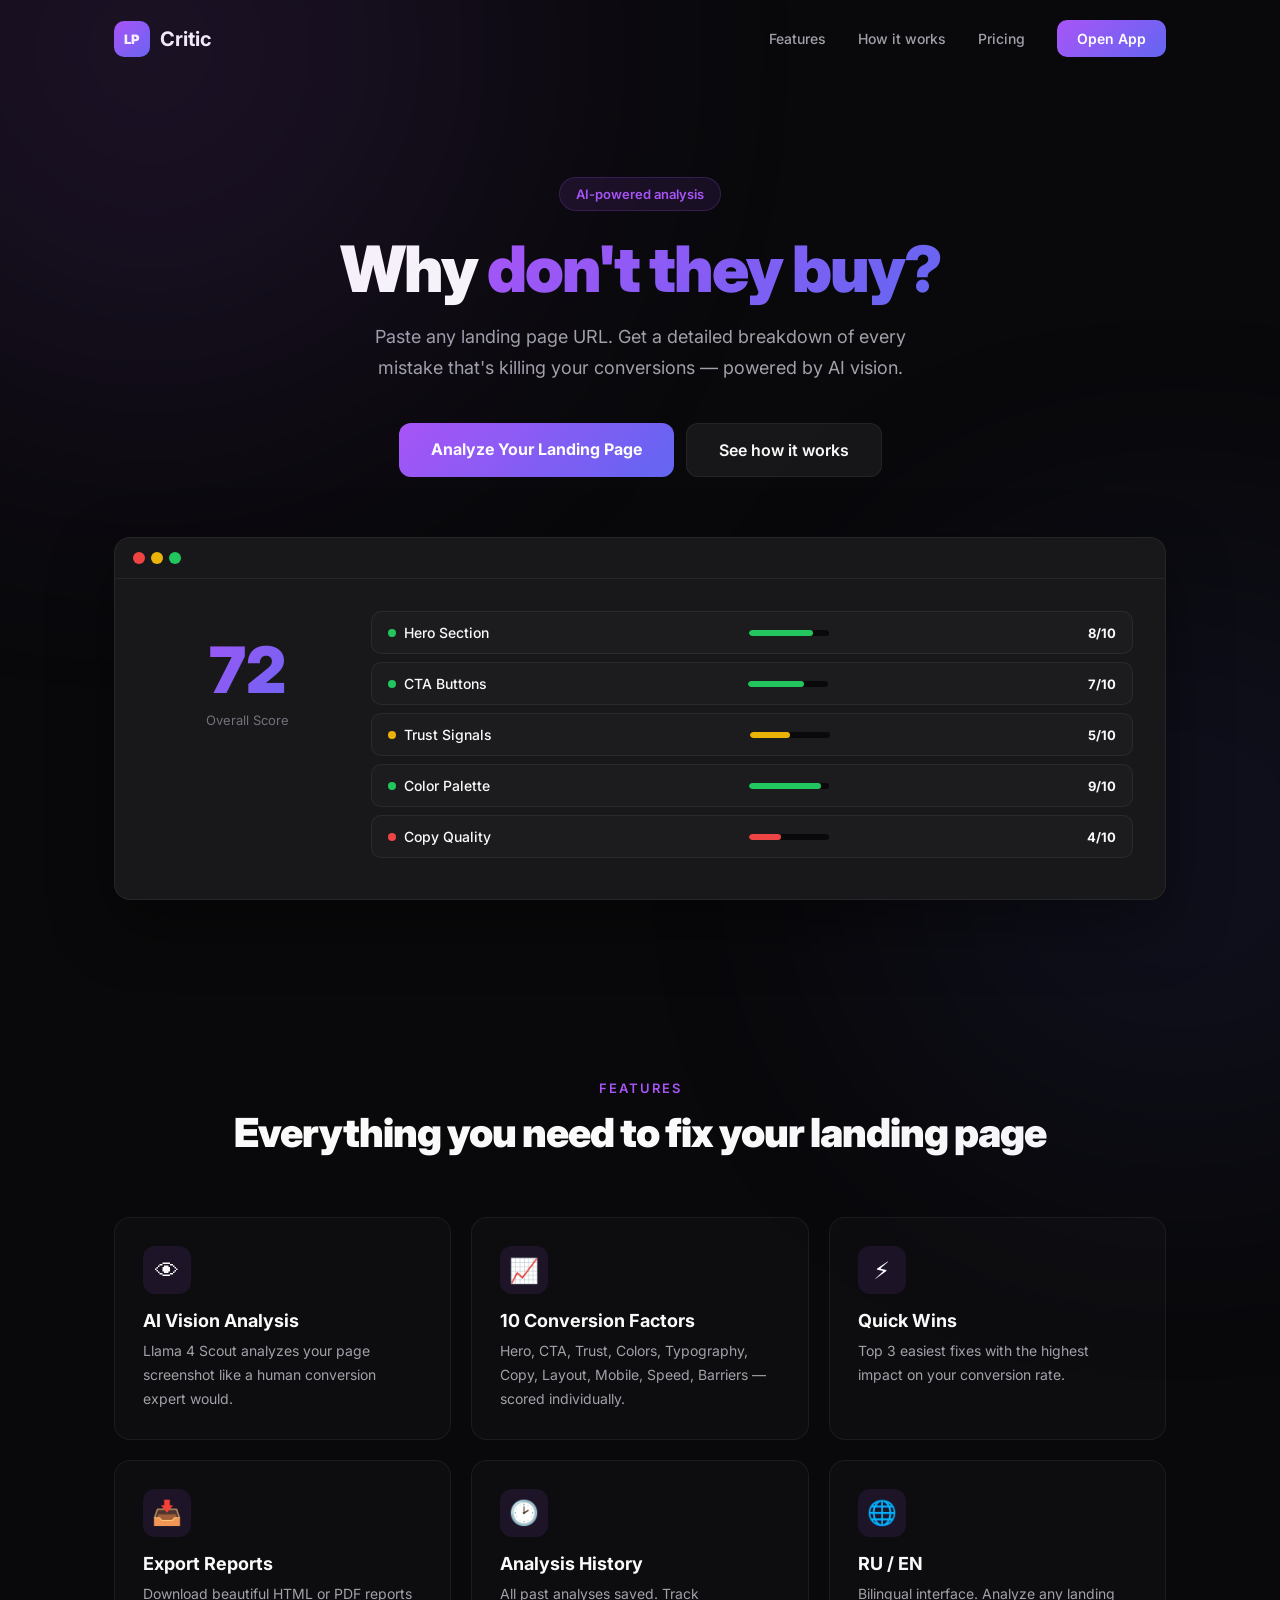
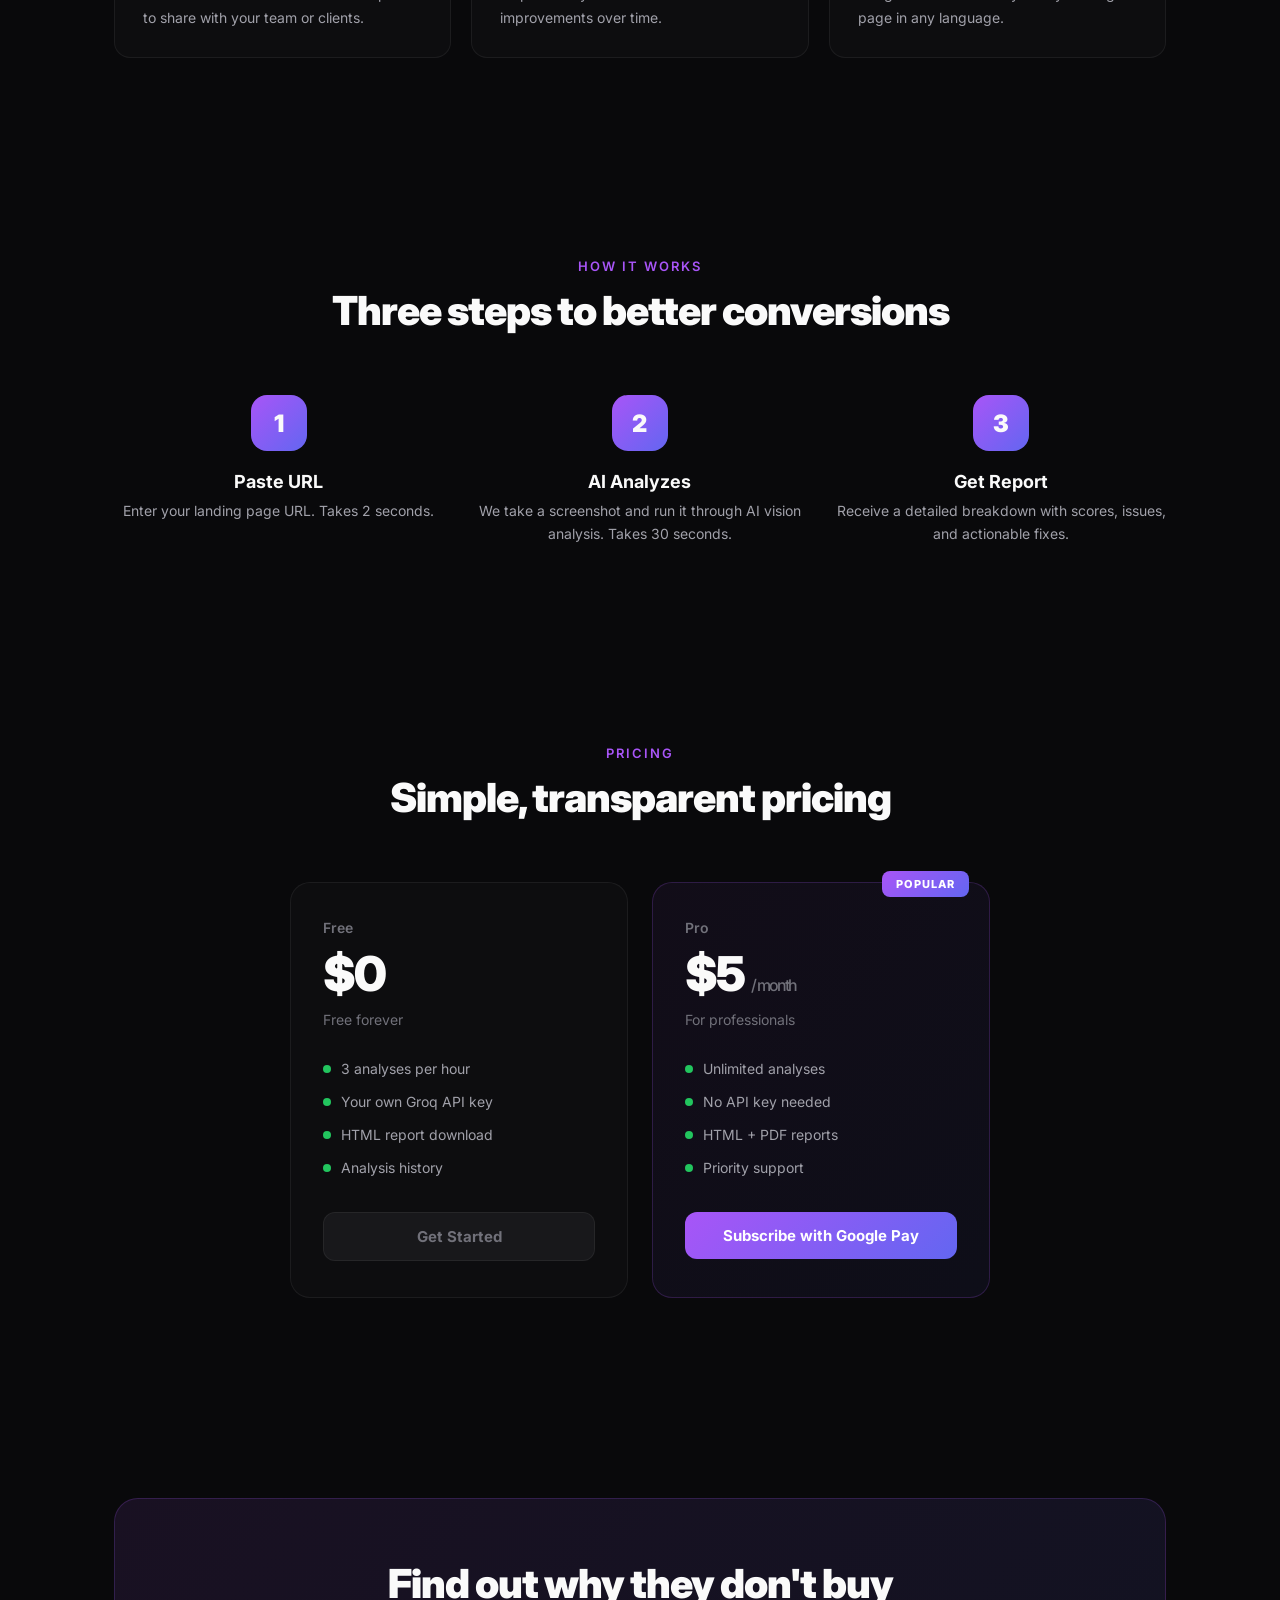
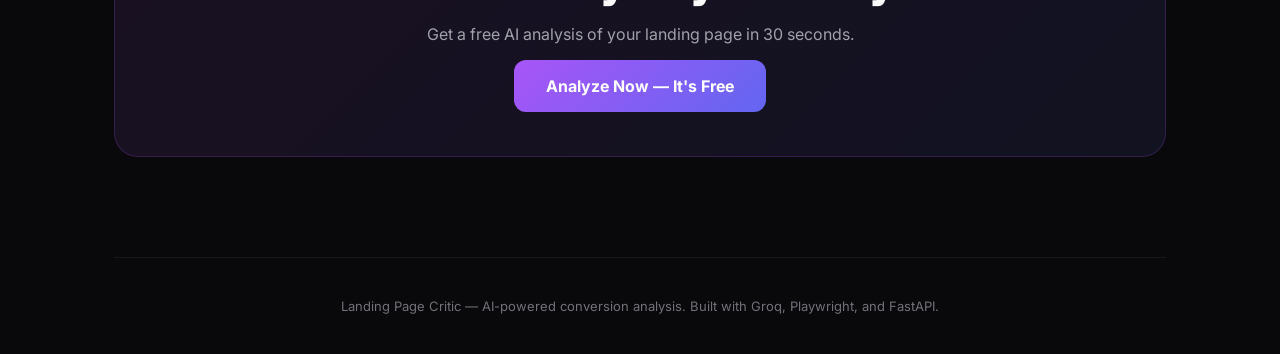
==== landing/index.html @ ce868455 "Add landing page for product marketing" ====
﻿<!DOCTYPE html>
<html lang="en">
<head>
    <meta charset="UTF-8">
    <meta name="viewport" content="width=device-width, initial-scale=1.0">
    <title>Landing Page Critic — Why They Don't Buy</title>
    <link rel="preconnect" href="https://fonts.googleapis.com">
    <link href="https://fonts.googleapis.com/css2?family=Inter:wght@400;500;600;700;800;900&display=swap" rel="stylesheet">
    <style>
        *,*::before,*::after{margin:0;padding:0;box-sizing:border-box}
        :root{--bg:#09090b;--bg2:#18181b;--text:#fafafa;--text2:#a1a1aa;--text3:#71717a;--accent:#a855f7;--accent2:#6366f1;--green:#22c55e;--border:rgba(255,255,255,0.06)}
        html{scroll-behavior:smooth}
        body{font-family:"Inter",system-ui,sans-serif;background:var(--bg);color:var(--text);overflow-x:hidden}
        .glow{position:fixed;border-radius:50%;filter:blur(150px);pointer-events:none;opacity:.12}
        .g1{width:700px;height:700px;background:var(--accent);top:-300px;left:-200px}
        .g2{width:500px;height:500px;background:var(--accent2);bottom:-200px;right:-150px}
        .wrap{max-width:1100px;margin:0 auto;padding:0 24px}
        nav{display:flex;justify-content:space-between;align-items:center;padding:20px 0}
        .logo{display:flex;align-items:center;gap:10px}
        .logo-mark{width:36px;height:36px;background:linear-gradient(135deg,var(--accent),var(--accent2));border-radius:10px;display:flex;align-items:center;justify-content:center;font-weight:900;font-size:13px;color:#fff}
        .logo-text{font-size:20px;font-weight:700}
        .nav-links{display:flex;gap:32px;align-items:center}
        .nav-links a{color:var(--text2);text-decoration:none;font-size:14px;font-weight:500;transition:color .2s}
        .nav-links a:hover{color:var(--text)}
        .nav-cta{background:linear-gradient(135deg,var(--accent),var(--accent2));color:#fff!important;padding:10px 20px;border-radius:10px;font-weight:600!important}
        .hero{padding:100px 0 80px;text-align:center}
        .hero-badge{display:inline-block;padding:8px 16px;background:rgba(168,85,247,0.1);border:1px solid rgba(168,85,247,0.2);border-radius:20px;font-size:13px;font-weight:600;color:var(--accent);margin-bottom:24px}
        .hero h1{font-size:clamp(40px,6vw,64px);font-weight:900;letter-spacing:-2px;line-height:1.05;margin-bottom:20px}
        .hero h1 span{background:linear-gradient(135deg,var(--accent),var(--accent2));-webkit-background-clip:text;-webkit-text-fill-color:transparent}
        .hero p{font-size:18px;color:var(--text2);max-width:560px;margin:0 auto 40px;line-height:1.7}
        .hero-btns{display:flex;gap:12px;justify-content:center;flex-wrap:wrap}
        .btn-primary{background:linear-gradient(135deg,var(--accent),var(--accent2));color:#fff;padding:16px 32px;border-radius:12px;font-size:16px;font-weight:700;text-decoration:none;transition:all .2s;border:none;cursor:pointer}
        .btn-primary:hover{transform:translateY(-2px);box-shadow:0 12px 32px rgba(168,85,247,0.3)}
        .btn-secondary{background:rgba(255,255,255,0.06);border:1px solid var(--border);color:var(--text);padding:16px 32px;border-radius:12px;font-size:16px;font-weight:600;text-decoration:none;transition:all .2s}
        .btn-secondary:hover{background:rgba(255,255,255,0.1)}
        .hero-visual{margin-top:60px;position:relative}
        .mockup{background:var(--bg2);border:1px solid var(--border);border-radius:16px;overflow:hidden;box-shadow:0 24px 64px rgba(0,0,0,0.4)}
        .mockup-bar{display:flex;gap:6px;padding:14px 18px;border-bottom:1px solid var(--border)}
        .mockup-bar span{width:12px;height:12px;border-radius:50%}
        .mockup-bar span:nth-child(1){background:#ef4444}
        .mockup-bar span:nth-child(2){background:#eab308}
        .mockup-bar span:nth-child(3){background:#22c55e}
        .mockup-body{padding:32px;display:grid;grid-template-columns:200px 1fr;gap:24px;min-height:320px}
        .mock-score{text-align:center;padding:20px}
        .mock-score-num{font-size:64px;font-weight:900;background:linear-gradient(135deg,var(--accent),var(--accent2));-webkit-background-clip:text;-webkit-text-fill-color:transparent}
        .mock-score-label{font-size:13px;color:var(--text3);margin-top:4px}
        .mock-items{display:flex;flex-direction:column;gap:8px}
        .mock-item{display:flex;align-items:center;justify-content:space-between;padding:12px 16px;background:rgba(255,255,255,0.02);border-radius:10px;border:1px solid var(--border)}
        .mock-item-name{font-size:14px;font-weight:500;display:flex;align-items:center;gap:8px}
        .mock-dot{width:8px;height:8px;border-radius:50%}
        .mock-bar{width:80px;height:6px;background:var(--bg);border-radius:3px;overflow:hidden}
        .mock-bar-fill{height:100%;border-radius:3px}
        .features{padding:100px 0}
        .section-label{text-align:center;font-size:13px;font-weight:600;color:var(--accent);text-transform:uppercase;letter-spacing:2px;margin-bottom:12px}
        .section-title{text-align:center;font-size:clamp(28px,4vw,40px);font-weight:900;letter-spacing:-1px;margin-bottom:60px}
        .features-grid{display:grid;grid-template-columns:repeat(3,1fr);gap:20px}
        .feat-card{background:rgba(255,255,255,0.02);border:1px solid var(--border);border-radius:16px;padding:28px;transition:all .3s}
        .feat-card:hover{border-color:rgba(168,85,247,0.3);transform:translateY(-4px)}
        .feat-icon{width:48px;height:48px;background:rgba(168,85,247,0.1);border-radius:12px;display:flex;align-items:center;justify-content:center;font-size:24px;margin-bottom:16px}
        .feat-card h3{font-size:18px;font-weight:700;margin-bottom:8px}
        .feat-card p{font-size:14px;color:var(--text2);line-height:1.7}
        .how{padding:100px 0}
        .steps{display:grid;grid-template-columns:repeat(3,1fr);gap:32px;position:relative}
        .step{text-align:center;position:relative}
        .step-num{width:56px;height:56px;background:linear-gradient(135deg,var(--accent),var(--accent2));border-radius:16px;display:flex;align-items:center;justify-content:center;font-size:24px;font-weight:900;margin:0 auto 20px}
        .step h3{font-size:18px;font-weight:700;margin-bottom:8px}
        .step p{font-size:14px;color:var(--text2);line-height:1.6}
        .pricing{padding:100px 0}
        .price-grid{display:grid;grid-template-columns:1fr 1fr;gap:24px;max-width:700px;margin:0 auto}
        .price-card{background:rgba(255,255,255,0.02);border:1px solid var(--border);border-radius:20px;padding:36px 32px;position:relative}
        .price-pro{background:linear-gradient(135deg,rgba(168,85,247,0.06),rgba(99,102,241,0.06));border-color:rgba(168,85,247,0.2)}
        .price-badge{position:absolute;top:-12px;right:20px;background:linear-gradient(135deg,var(--accent),var(--accent2));color:#fff;padding:6px 14px;border-radius:8px;font-size:11px;font-weight:800;letter-spacing:1px}
        .price-name{font-size:14px;font-weight:600;color:var(--text3);margin-bottom:8px}
        .price-amount{font-size:48px;font-weight:900;letter-spacing:-2px}
        .price-amount span{font-size:16px;font-weight:500;color:var(--text3)}
        .price-desc{font-size:14px;color:var(--text3);margin:8px 0 24px}
        .price-list{list-style:none;margin-bottom:28px}
        .price-list li{padding:8px 0;font-size:14px;color:var(--text2);display:flex;align-items:center;gap:10px}
        .price-list li::before{content:"";width:8px;height:8px;background:var(--green);border-radius:50%;flex-shrink:0}
        .price-btn{display:block;width:100%;text-align:center;padding:14px;border-radius:12px;font-size:15px;font-weight:700;text-decoration:none;transition:all .2s;cursor:pointer;border:none;font-family:inherit}
        .price-btn-free{background:var(--bg2);color:var(--text3);border:1px solid var(--border)}
        .price-btn-pro{background:linear-gradient(135deg,var(--accent),var(--accent2));color:#fff}
        .price-btn:hover{transform:translateY(-2px)}
        .cta{padding:100px 0;text-align:center}
        .cta-box{background:linear-gradient(135deg,rgba(168,85,247,0.1),rgba(99,102,241,0.1));border:1px solid rgba(168,85,247,0.2);border-radius:24px;padding:60px 40px}
        .cta-box h2{font-size:clamp(28px,4vw,40px);font-weight:900;letter-spacing:-1px;margin-bottom:16px}
        .cta-box p{font-size:16px;color:var(--text2);margin-bottom:32px;max-width:480px;margin-left:auto;margin-right:auto}
        footer{padding:40px 0;border-top:1px solid var(--border);text-align:center;color:var(--text3);font-size:13px}
        @media(max-width:768px){
            .features-grid,.steps{grid-template-columns:1fr}
            .price-grid{grid-template-columns:1fr}
            .mockup-body{grid-template-columns:1fr}
            .mock-score{padding:0 0 16px}
            .nav-links a:not(.nav-cta){display:none}
        }
    </style>
</head>
<body>
    <div class="glow g1"></div>
    <div class="glow g2"></div>

    <div class="wrap">
        <nav>
            <div class="logo">
                <div class="logo-mark">LP</div>
                <div class="logo-text">Critic</div>
            </div>
            <div class="nav-links">
                <a href="#features">Features</a>
                <a href="#how">How it works</a>
                <a href="#pricing">Pricing</a>
                <a href="https://your-app-url.railway.app" class="nav-cta">Open App</a>
            </div>
        </nav>

        <section class="hero">
            <div class="hero-badge">AI-powered analysis</div>
            <h1>Why <span>don't they buy?</span></h1>
            <p>Paste any landing page URL. Get a detailed breakdown of every mistake that's killing your conversions — powered by AI vision.</p>
            <div class="hero-btns">
                <a href="https://your-app-url.railway.app" class="btn-primary">Analyze Your Landing Page</a>
                <a href="#how" class="btn-secondary">See how it works</a>
            </div>

            <div class="hero-visual">
                <div class="mockup">
                    <div class="mockup-bar"><span></span><span></span><span></span></div>
                    <div class="mockup-body">
                        <div class="mock-score">
                            <div class="mock-score-num">72</div>
                            <div class="mock-score-label">Overall Score</div>
                        </div>
                        <div class="mock-items">
                            <div class="mock-item">
                                <div class="mock-item-name"><span class="mock-dot" style="background:var(--green)"></span>Hero Section</div>
                                <div class="mock-bar"><div class="mock-bar-fill" style="width:80%;background:var(--green)"></div></div>
                                <span style="font-weight:700;font-size:13px">8/10</span>
                            </div>
                            <div class="mock-item">
                                <div class="mock-item-name"><span class="mock-dot" style="background:var(--green)"></span>CTA Buttons</div>
                                <div class="mock-bar"><div class="mock-bar-fill" style="width:70%;background:var(--green)"></div></div>
                                <span style="font-weight:700;font-size:13px">7/10</span>
                            </div>
                            <div class="mock-item">
                                <div class="mock-item-name"><span class="mock-dot" style="background:#eab308"></span>Trust Signals</div>
                                <div class="mock-bar"><div class="mock-bar-fill" style="width:50%;background:#eab308"></div></div>
                                <span style="font-weight:700;font-size:13px">5/10</span>
                            </div>
                            <div class="mock-item">
                                <div class="mock-item-name"><span class="mock-dot" style="background:var(--green)"></span>Color Palette</div>
                                <div class="mock-bar"><div class="mock-bar-fill" style="width:90%;background:var(--green)"></div></div>
                                <span style="font-weight:700;font-size:13px">9/10</span>
                            </div>
                            <div class="mock-item">
                                <div class="mock-item-name"><span class="mock-dot" style="background:#ef4444"></span>Copy Quality</div>
                                <div class="mock-bar"><div class="mock-bar-fill" style="width:40%;background:#ef4444"></div></div>
                                <span style="font-weight:700;font-size:13px">4/10</span>
                            </div>
                        </div>
                    </div>
                </div>
            </div>
        </section>

        <section class="features" id="features">
            <div class="section-label">Features</div>
            <h2 class="section-title">Everything you need to fix your landing page</h2>
            <div class="features-grid">
                <div class="feat-card">
                    <div class="feat-icon">&#128065;</div>
                    <h3>AI Vision Analysis</h3>
                    <p>Llama 4 Scout analyzes your page screenshot like a human conversion expert would.</p>
                </div>
                <div class="feat-card">
                    <div class="feat-icon">&#128200;</div>
                    <h3>10 Conversion Factors</h3>
                    <p>Hero, CTA, Trust, Colors, Typography, Copy, Layout, Mobile, Speed, Barriers — scored individually.</p>
                </div>
                <div class="feat-card">
                    <div class="feat-icon">&#9889;</div>
                    <h3>Quick Wins</h3>
                    <p>Top 3 easiest fixes with the highest impact on your conversion rate.</p>
                </div>
                <div class="feat-card">
                    <div class="feat-icon">&#128229;</div>
                    <h3>Export Reports</h3>
                    <p>Download beautiful HTML or PDF reports to share with your team or clients.</p>
                </div>
                <div class="feat-card">
                    <div class="feat-icon">&#128337;</div>
                    <h3>Analysis History</h3>
                    <p>All past analyses saved. Track improvements over time.</p>
                </div>
                <div class="feat-card">
                    <div class="feat-icon">&#127760;</div>
                    <h3>RU / EN</h3>
                    <p>Bilingual interface. Analyze any landing page in any language.</p>
                </div>
            </div>
        </section>

        <section class="how" id="how">
            <div class="section-label">How it works</div>
            <h2 class="section-title">Three steps to better conversions</h2>
            <div class="steps">
                <div class="step">
                    <div class="step-num">1</div>
                    <h3>Paste URL</h3>
                    <p>Enter your landing page URL. Takes 2 seconds.</p>
                </div>
                <div class="step">
                    <div class="step-num">2</div>
                    <h3>AI Analyzes</h3>
                    <p>We take a screenshot and run it through AI vision analysis. Takes 30 seconds.</p>
                </div>
                <div class="step">
                    <div class="step-num">3</div>
                    <h3>Get Report</h3>
                    <p>Receive a detailed breakdown with scores, issues, and actionable fixes.</p>
                </div>
            </div>
        </section>

        <section class="pricing" id="pricing">
            <div class="section-label">Pricing</div>
            <h2 class="section-title">Simple, transparent pricing</h2>
            <div class="price-grid">
                <div class="price-card">
                    <div class="price-name">Free</div>
                    <div class="price-amount">$0</div>
                    <div class="price-desc">Free forever</div>
                    <ul class="price-list">
                        <li>3 analyses per hour</li>
                        <li>Your own Groq API key</li>
                        <li>HTML report download</li>
                        <li>Analysis history</li>
                    </ul>
                    <a href="https://your-app-url.railway.app" class="price-btn price-btn-free">Get Started</a>
                </div>
                <div class="price-card price-pro">
                    <div class="price-badge">POPULAR</div>
                    <div class="price-name">Pro</div>
                    <div class="price-amount">$5 <span>/ month</span></div>
                    <div class="price-desc">For professionals</div>
                    <ul class="price-list">
                        <li>Unlimited analyses</li>
                        <li>No API key needed</li>
                        <li>HTML + PDF reports</li>
                        <li>Priority support</li>
                    </ul>
                    <button class="price-btn price-btn-pro" onclick="alert('Google Pay integration coming soon!')">Subscribe with Google Pay</button>
                </div>
            </div>
        </section>

        <section class="cta">
            <div class="cta-box">
                <h2>Find out why they don't buy</h2>
                <p>Get a free AI analysis of your landing page in 30 seconds.</p>
                <a href="https://your-app-url.railway.app" class="btn-primary">Analyze Now — It's Free</a>
            </div>
        </section>

        <footer>
            <p>Landing Page Critic &mdash; AI-powered conversion analysis. Built with Groq, Playwright, and FastAPI.</p>
        </footer>
    </div>
</body>
</html>
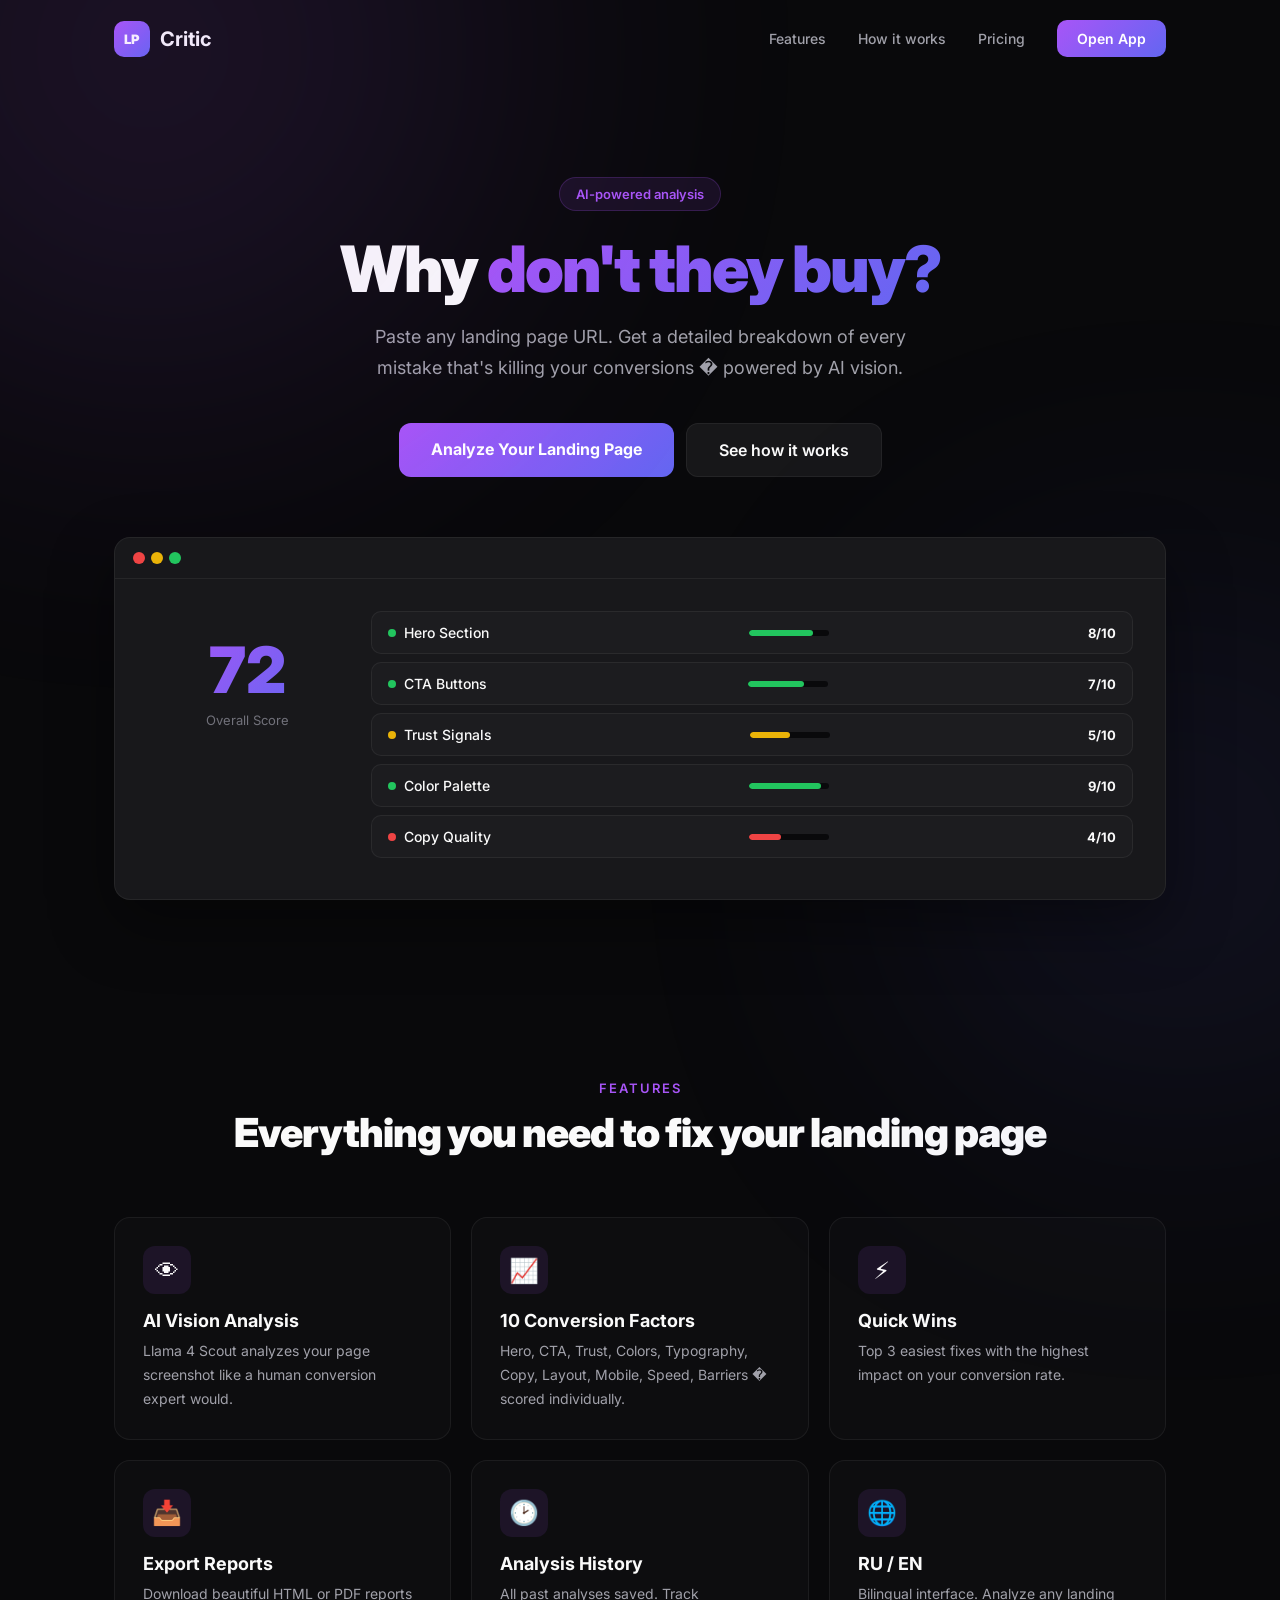
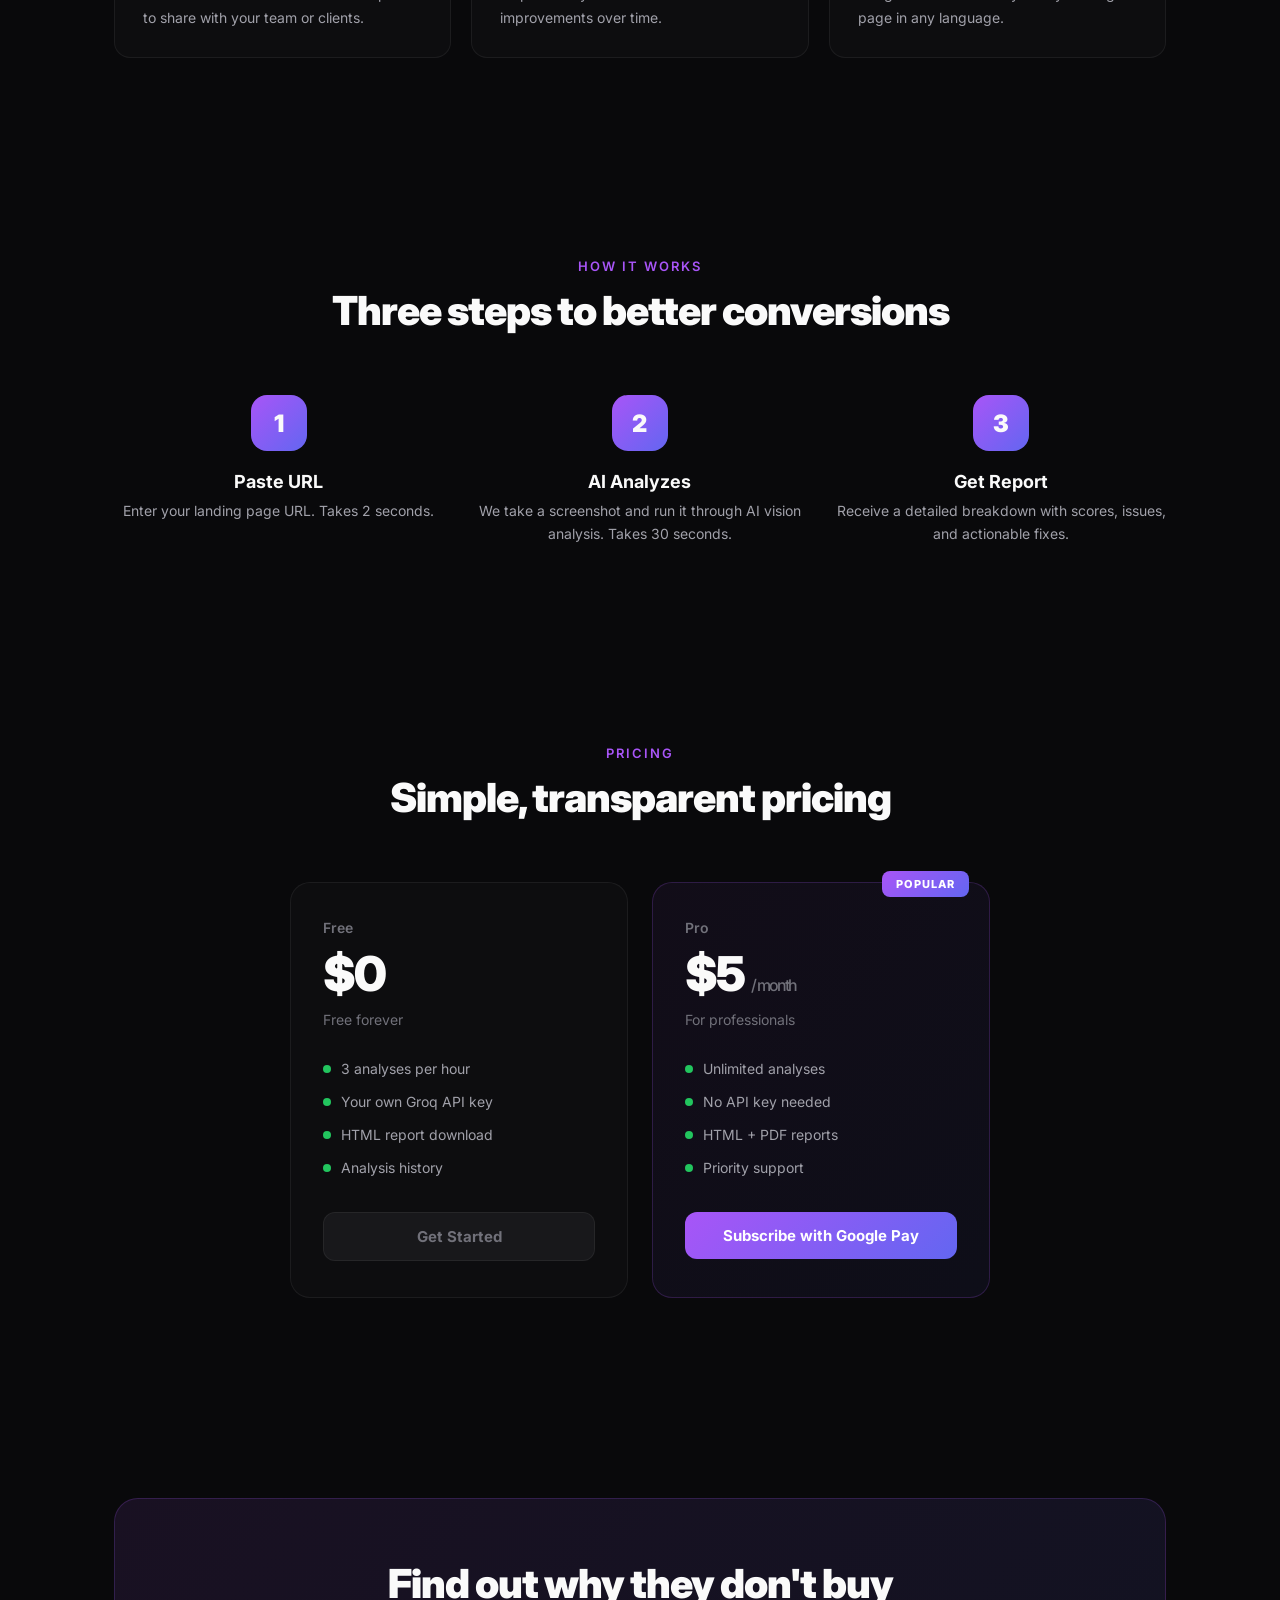
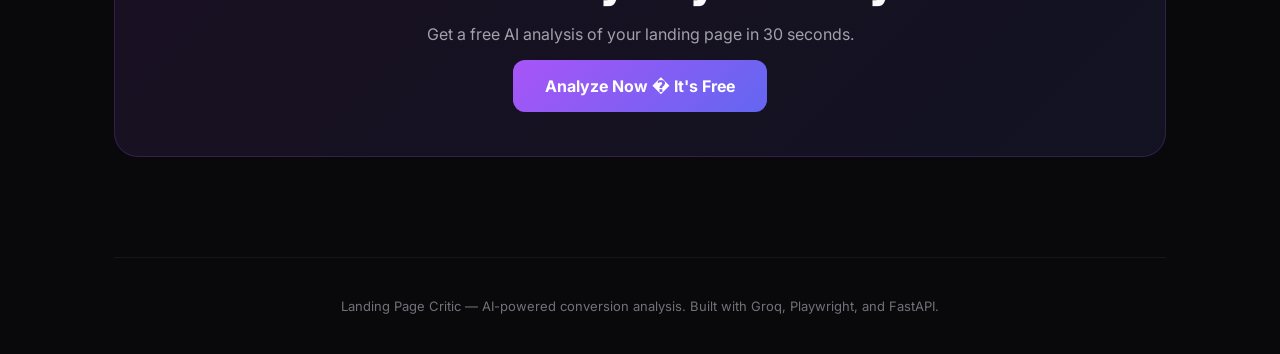
==== commit 7112f777: "Update landing page with Render URL" ====
--- a/landing/index.html
+++ b/landing/index.html
@@ -1,9 +1,9 @@
-﻿<!DOCTYPE html>
+<!DOCTYPE html>
 <html lang="en">
 <head>
     <meta charset="UTF-8">
     <meta name="viewport" content="width=device-width, initial-scale=1.0">
-    <title>Landing Page Critic — Why They Don't Buy</title>
+    <title>Landing Page Critic � Why They Don't Buy</title>
     <link rel="preconnect" href="https://fonts.googleapis.com">
     <link href="https://fonts.googleapis.com/css2?family=Inter:wght@400;500;600;700;800;900&display=swap" rel="stylesheet">
     <style>
@@ -109,16 +109,16 @@
                 <a href="#features">Features</a>
                 <a href="#how">How it works</a>
                 <a href="#pricing">Pricing</a>
-                <a href="https://your-app-url.railway.app" class="nav-cta">Open App</a>
+                <a href="https://landing-page-critic.onrender.com" class="nav-cta">Open App</a>
             </div>
         </nav>
 
         <section class="hero">
             <div class="hero-badge">AI-powered analysis</div>
             <h1>Why <span>don't they buy?</span></h1>
-            <p>Paste any landing page URL. Get a detailed breakdown of every mistake that's killing your conversions — powered by AI vision.</p>
+            <p>Paste any landing page URL. Get a detailed breakdown of every mistake that's killing your conversions � powered by AI vision.</p>
             <div class="hero-btns">
-                <a href="https://your-app-url.railway.app" class="btn-primary">Analyze Your Landing Page</a>
+                <a href="https://landing-page-critic.onrender.com" class="btn-primary">Analyze Your Landing Page</a>
                 <a href="#how" class="btn-secondary">See how it works</a>
             </div>
 
@@ -174,7 +174,7 @@
                 <div class="feat-card">
                     <div class="feat-icon">&#128200;</div>
                     <h3>10 Conversion Factors</h3>
-                    <p>Hero, CTA, Trust, Colors, Typography, Copy, Layout, Mobile, Speed, Barriers — scored individually.</p>
+                    <p>Hero, CTA, Trust, Colors, Typography, Copy, Layout, Mobile, Speed, Barriers � scored individually.</p>
                 </div>
                 <div class="feat-card">
                     <div class="feat-icon">&#9889;</div>
@@ -235,7 +235,7 @@
                         <li>HTML report download</li>
                         <li>Analysis history</li>
                     </ul>
-                    <a href="https://your-app-url.railway.app" class="price-btn price-btn-free">Get Started</a>
+                    <a href="https://landing-page-critic.onrender.com" class="price-btn price-btn-free">Get Started</a>
                 </div>
                 <div class="price-card price-pro">
                     <div class="price-badge">POPULAR</div>
@@ -257,7 +257,7 @@
             <div class="cta-box">
                 <h2>Find out why they don't buy</h2>
                 <p>Get a free AI analysis of your landing page in 30 seconds.</p>
-                <a href="https://your-app-url.railway.app" class="btn-primary">Analyze Now — It's Free</a>
+                <a href="https://landing-page-critic.onrender.com" class="btn-primary">Analyze Now � It's Free</a>
             </div>
         </section>
 
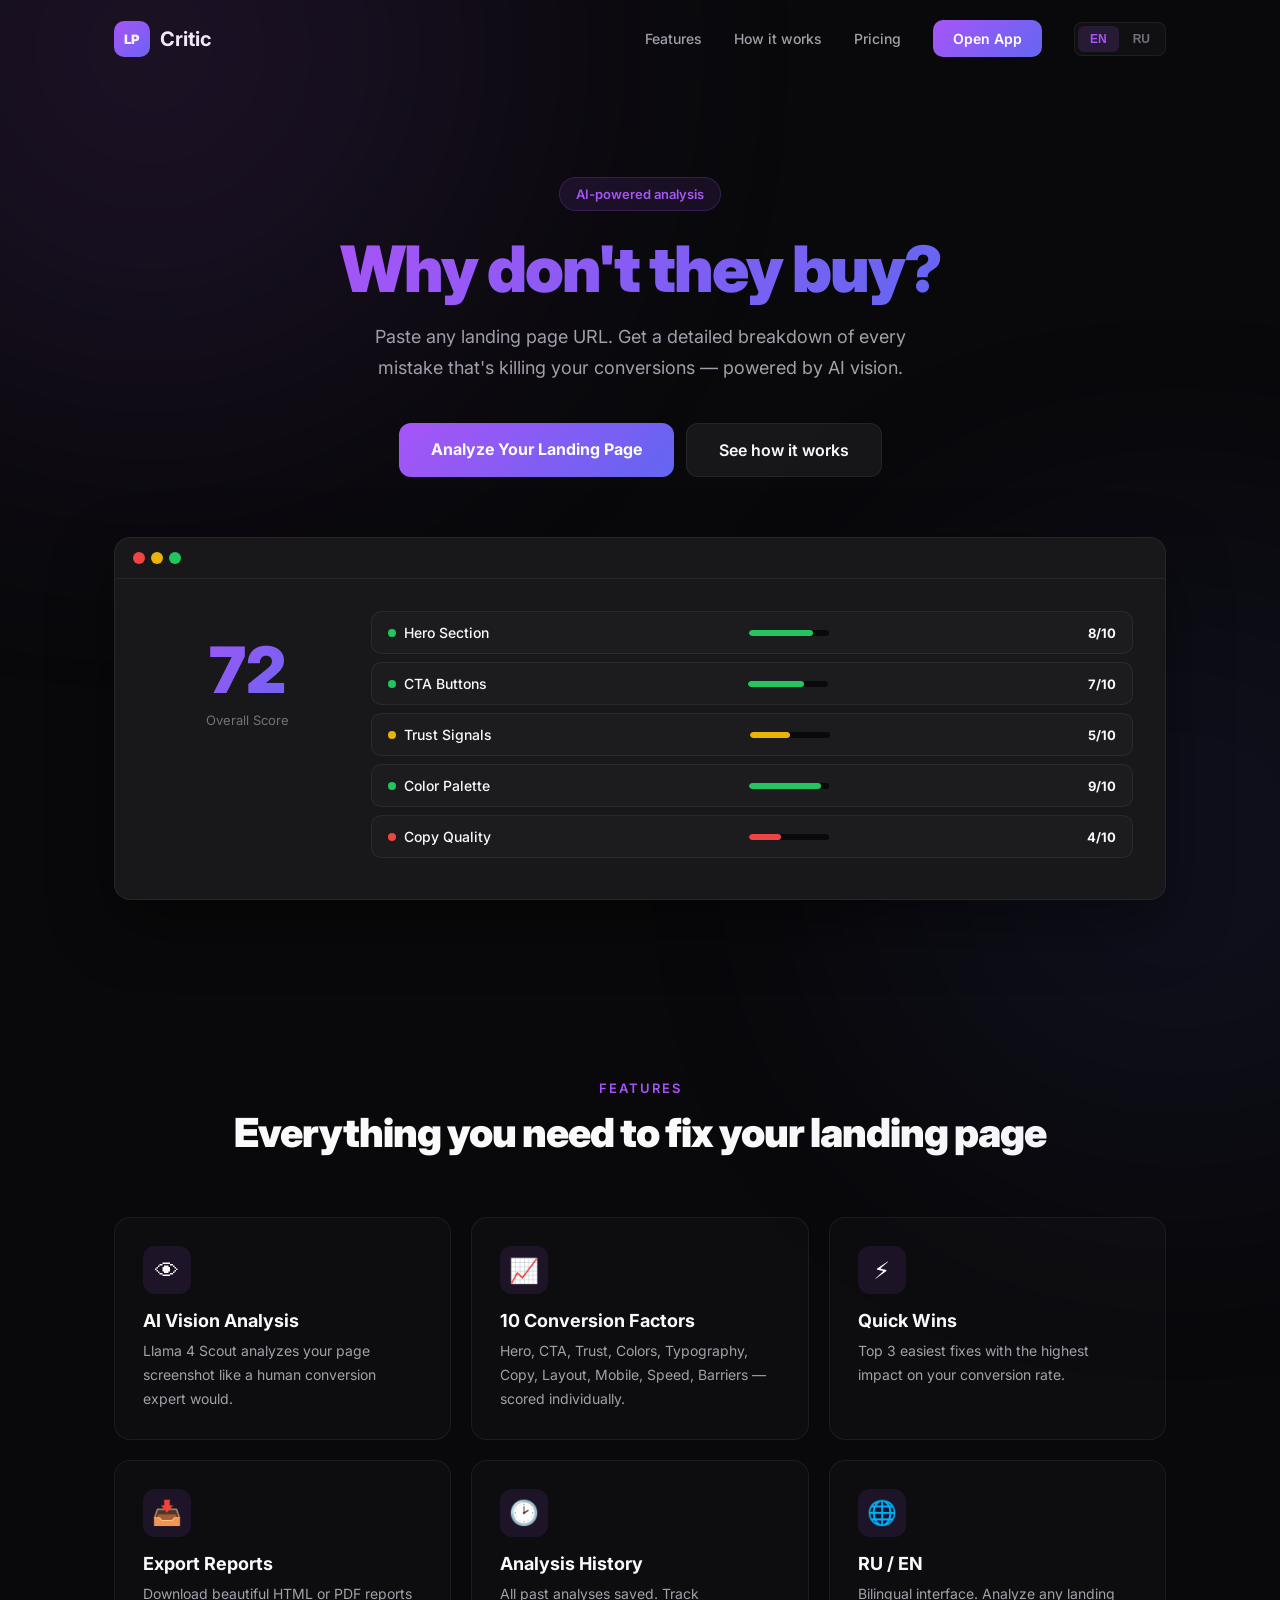
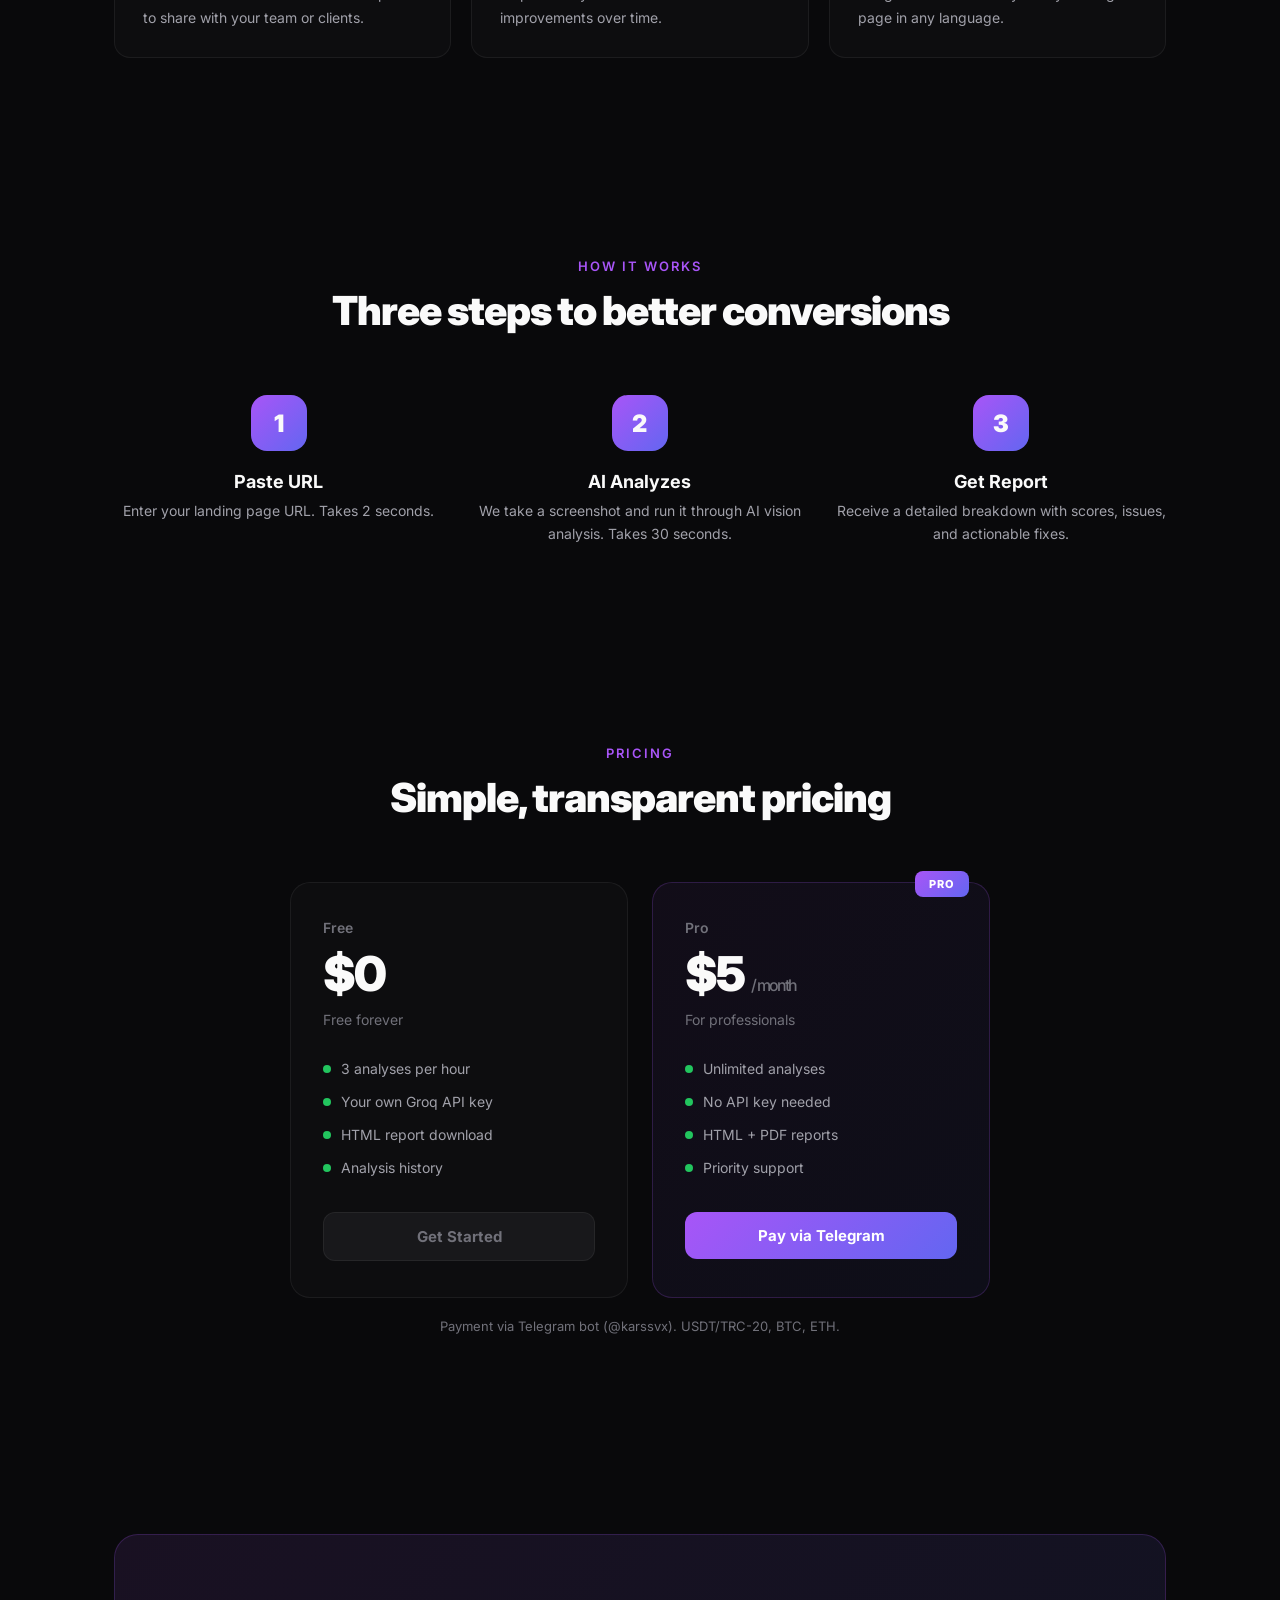
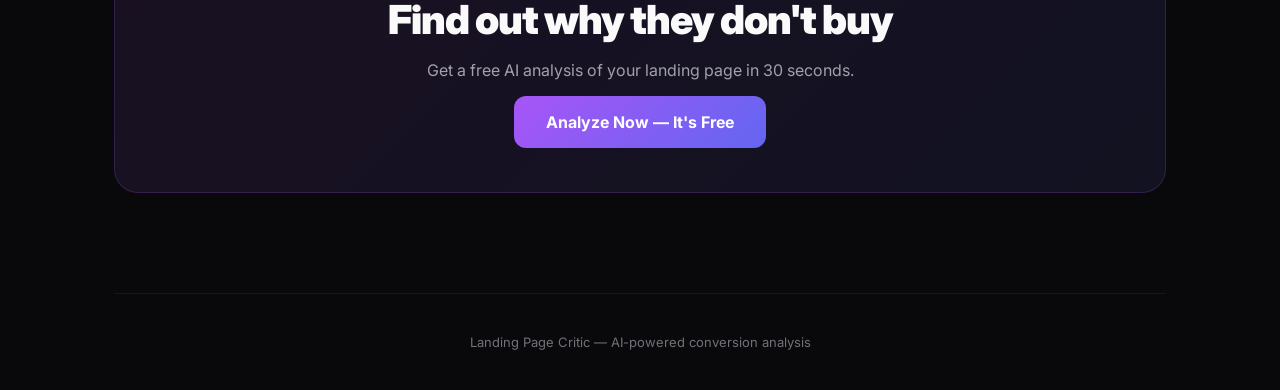
==== commit e4e2df62: "Replace Google Pay with Telegram crypto bot (@karssvx)" ====
--- a/landing/index.html
+++ b/landing/index.html
@@ -1,9 +1,9 @@
-<!DOCTYPE html>
+﻿<!DOCTYPE html>
 <html lang="en">
 <head>
     <meta charset="UTF-8">
     <meta name="viewport" content="width=device-width, initial-scale=1.0">
-    <title>Landing Page Critic � Why They Don't Buy</title>
+    <title>Landing Page Critic — Why They Don't Buy</title>
     <link rel="preconnect" href="https://fonts.googleapis.com">
     <link href="https://fonts.googleapis.com/css2?family=Inter:wght@400;500;600;700;800;900&display=swap" rel="stylesheet">
     <style>
@@ -23,6 +23,9 @@
         .nav-links a{color:var(--text2);text-decoration:none;font-size:14px;font-weight:500;transition:color .2s}
         .nav-links a:hover{color:var(--text)}
         .nav-cta{background:linear-gradient(135deg,var(--accent),var(--accent2));color:#fff!important;padding:10px 20px;border-radius:10px;font-weight:600!important}
+        .lang-switch{display:flex;gap:2px;background:rgba(255,255,255,0.03);border:1px solid var(--border);padding:3px;border-radius:8px}
+        .lang-btn{background:none;border:none;color:var(--text3);padding:6px 12px;border-radius:6px;cursor:pointer;font-size:12px;font-weight:600;transition:all .2s}
+        .lang-btn.active{background:rgba(168,85,247,0.15);color:var(--accent)}
         .hero{padding:100px 0 80px;text-align:center}
         .hero-badge{display:inline-block;padding:8px 16px;background:rgba(168,85,247,0.1);border:1px solid rgba(168,85,247,0.2);border-radius:20px;font-size:13px;font-weight:600;color:var(--accent);margin-bottom:24px}
         .hero h1{font-size:clamp(40px,6vw,64px);font-weight:900;letter-spacing:-2px;line-height:1.05;margin-bottom:20px}
@@ -81,6 +84,9 @@
         .price-btn-free{background:var(--bg2);color:var(--text3);border:1px solid var(--border)}
         .price-btn-pro{background:linear-gradient(135deg,var(--accent),var(--accent2));color:#fff}
         .price-btn:hover{transform:translateY(-2px)}
+        .price-note{text-align:center;font-size:13px;color:var(--text3);margin-top:20px}
+        .price-note a{color:var(--accent);text-decoration:none}
+        .price-note a:hover{text-decoration:underline}
         .cta{padding:100px 0;text-align:center}
         .cta-box{background:linear-gradient(135deg,rgba(168,85,247,0.1),rgba(99,102,241,0.1));border:1px solid rgba(168,85,247,0.2);border-radius:24px;padding:60px 40px}
         .cta-box h2{font-size:clamp(28px,4vw,40px);font-weight:900;letter-spacing:-1px;margin-bottom:16px}
@@ -106,20 +112,24 @@
                 <div class="logo-text">Critic</div>
             </div>
             <div class="nav-links">
-                <a href="#features">Features</a>
-                <a href="#how">How it works</a>
-                <a href="#pricing">Pricing</a>
-                <a href="https://landing-page-critic.onrender.com" class="nav-cta">Open App</a>
+                <a href="#features" data-en="Features" data-ru="Возможности">Features</a>
+                <a href="#how" data-en="How it works" data-ru="Как работает">How it works</a>
+                <a href="#pricing" data-en="Pricing" data-ru="Цены">Pricing</a>
+                <a href="https://landing-page-critic.onrender.com" class="nav-cta" data-en="Open App" data-ru="Открыть">Open App</a>
+                <div class="lang-switch">
+                    <button class="lang-btn active" onclick="setLang('en')">EN</button>
+                    <button class="lang-btn" onclick="setLang('ru')">RU</button>
+                </div>
             </div>
         </nav>
 
         <section class="hero">
-            <div class="hero-badge">AI-powered analysis</div>
-            <h1>Why <span>don't they buy?</span></h1>
-            <p>Paste any landing page URL. Get a detailed breakdown of every mistake that's killing your conversions � powered by AI vision.</p>
+            <div class="hero-badge" data-en="AI-powered analysis" data-ru="AI-анализ">AI-powered analysis</div>
+            <h1><span data-en="Why don't they buy?" data-ru="Почему не покупают?">Why don't they buy?</span></h1>
+            <p data-en="Paste any landing page URL. Get a detailed breakdown of every mistake that's killing your conversions — powered by AI vision." data-ru="Вставьте URL лендинга. Получите разбор каждой ошибки, которая убивает конверсию — на основе AI vision.">Paste any landing page URL. Get a detailed breakdown of every mistake that's killing your conversions — powered by AI vision.</p>
             <div class="hero-btns">
-                <a href="https://landing-page-critic.onrender.com" class="btn-primary">Analyze Your Landing Page</a>
-                <a href="#how" class="btn-secondary">See how it works</a>
+                <a href="https://landing-page-critic.onrender.com" class="btn-primary" data-en="Analyze Your Landing Page" data-ru="Проанализировать лендинг">Analyze Your Landing Page</a>
+                <a href="#how" class="btn-secondary" data-en="See how it works" data-ru="Как это работает">See how it works</a>
             </div>
 
             <div class="hero-visual">
@@ -128,31 +138,31 @@
                     <div class="mockup-body">
                         <div class="mock-score">
                             <div class="mock-score-num">72</div>
-                            <div class="mock-score-label">Overall Score</div>
+                            <div class="mock-score-label" data-en="Overall Score" data-ru="Общая оценка">Overall Score</div>
                         </div>
                         <div class="mock-items">
                             <div class="mock-item">
-                                <div class="mock-item-name"><span class="mock-dot" style="background:var(--green)"></span>Hero Section</div>
+                                <div class="mock-item-name"><span class="mock-dot" style="background:var(--green)"></span><span data-en="Hero Section" data-ru="Hero секция">Hero Section</span></div>
                                 <div class="mock-bar"><div class="mock-bar-fill" style="width:80%;background:var(--green)"></div></div>
                                 <span style="font-weight:700;font-size:13px">8/10</span>
                             </div>
                             <div class="mock-item">
-                                <div class="mock-item-name"><span class="mock-dot" style="background:var(--green)"></span>CTA Buttons</div>
+                                <div class="mock-item-name"><span class="mock-dot" style="background:var(--green)"></span><span data-en="CTA Buttons" data-ru="CTA кнопки">CTA Buttons</span></div>
                                 <div class="mock-bar"><div class="mock-bar-fill" style="width:70%;background:var(--green)"></div></div>
                                 <span style="font-weight:700;font-size:13px">7/10</span>
                             </div>
                             <div class="mock-item">
-                                <div class="mock-item-name"><span class="mock-dot" style="background:#eab308"></span>Trust Signals</div>
+                                <div class="mock-item-name"><span class="mock-dot" style="background:#eab308"></span><span data-en="Trust Signals" data-ru="Доверие">Trust Signals</span></div>
                                 <div class="mock-bar"><div class="mock-bar-fill" style="width:50%;background:#eab308"></div></div>
                                 <span style="font-weight:700;font-size:13px">5/10</span>
                             </div>
                             <div class="mock-item">
-                                <div class="mock-item-name"><span class="mock-dot" style="background:var(--green)"></span>Color Palette</div>
+                                <div class="mock-item-name"><span class="mock-dot" style="background:var(--green)"></span><span data-en="Color Palette" data-ru="Палитра цветов">Color Palette</span></div>
                                 <div class="mock-bar"><div class="mock-bar-fill" style="width:90%;background:var(--green)"></div></div>
                                 <span style="font-weight:700;font-size:13px">9/10</span>
                             </div>
                             <div class="mock-item">
-                                <div class="mock-item-name"><span class="mock-dot" style="background:#ef4444"></span>Copy Quality</div>
+                                <div class="mock-item-name"><span class="mock-dot" style="background:#ef4444"></span><span data-en="Copy Quality" data-ru="Качество текста">Copy Quality</span></div>
                                 <div class="mock-bar"><div class="mock-bar-fill" style="width:40%;background:#ef4444"></div></div>
                                 <span style="font-weight:700;font-size:13px">4/10</span>
                             </div>
@@ -163,107 +173,119 @@
         </section>
 
         <section class="features" id="features">
-            <div class="section-label">Features</div>
-            <h2 class="section-title">Everything you need to fix your landing page</h2>
+            <div class="section-label" data-en="Features" data-ru="Возможности">Features</div>
+            <h2 class="section-title" data-en="Everything you need to fix your landing page" data-ru="Всё чтобы исправить лендинг">Everything you need to fix your landing page</h2>
             <div class="features-grid">
                 <div class="feat-card">
                     <div class="feat-icon">&#128065;</div>
-                    <h3>AI Vision Analysis</h3>
-                    <p>Llama 4 Scout analyzes your page screenshot like a human conversion expert would.</p>
+                    <h3 data-en="AI Vision Analysis" data-ru="AI Vision анализ">AI Vision Analysis</h3>
+                    <p data-en="Llama 4 Scout analyzes your page screenshot like a human conversion expert would." data-ru="Llama 4 Scout анализирует скриншот как эксперт по конверсии.">Llama 4 Scout analyzes your page screenshot like a human conversion expert would.</p>
                 </div>
                 <div class="feat-card">
                     <div class="feat-icon">&#128200;</div>
-                    <h3>10 Conversion Factors</h3>
-                    <p>Hero, CTA, Trust, Colors, Typography, Copy, Layout, Mobile, Speed, Barriers � scored individually.</p>
+                    <h3 data-en="10 Conversion Factors" data-ru="10 факторов конверсии">10 Conversion Factors</h3>
+                    <p data-en="Hero, CTA, Trust, Colors, Typography, Copy, Layout, Mobile, Speed, Barriers — scored individually." data-ru="Hero, CTA, Доверие, Цвета, Типографика, Текст, Лейаут, Мобилка, Скорость, Барьеры — каждый с оценкой.">Hero, CTA, Trust, Colors, Typography, Copy, Layout, Mobile, Speed, Barriers — scored individually.</p>
                 </div>
                 <div class="feat-card">
                     <div class="feat-icon">&#9889;</div>
-                    <h3>Quick Wins</h3>
-                    <p>Top 3 easiest fixes with the highest impact on your conversion rate.</p>
+                    <h3 data-en="Quick Wins" data-ru="Быстрые победы">Quick Wins</h3>
+                    <p data-en="Top 3 easiest fixes with the highest impact on your conversion rate." data-ru="Топ-3 самых простых исправлений с максимальным эффектом.">Top 3 easiest fixes with the highest impact on your conversion rate.</p>
                 </div>
                 <div class="feat-card">
                     <div class="feat-icon">&#128229;</div>
-                    <h3>Export Reports</h3>
-                    <p>Download beautiful HTML or PDF reports to share with your team or clients.</p>
+                    <h3 data-en="Export Reports" data-ru="Скачивание отчётов">Export Reports</h3>
+                    <p data-en="Download beautiful HTML or PDF reports to share with your team or clients." data-ru="Скачивайте HTML или PDF отчёты для команды или клиентов.">Download beautiful HTML or PDF reports to share with your team or clients.</p>
                 </div>
                 <div class="feat-card">
                     <div class="feat-icon">&#128337;</div>
-                    <h3>Analysis History</h3>
-                    <p>All past analyses saved. Track improvements over time.</p>
+                    <h3 data-en="Analysis History" data-ru="История анализов">Analysis History</h3>
+                    <p data-en="All past analyses saved. Track improvements over time." data-ru="Все прошлые анализы сохраняются. Отслеживайте улучшения.">All past analyses saved. Track improvements over time.</p>
                 </div>
                 <div class="feat-card">
                     <div class="feat-icon">&#127760;</div>
-                    <h3>RU / EN</h3>
-                    <p>Bilingual interface. Analyze any landing page in any language.</p>
+                    <h3 data-en="RU / EN" data-ru="RU / EN">RU / EN</h3>
+                    <p data-en="Bilingual interface. Analyze any landing page in any language." data-ru="Двуязычный интерфейс. Анализируйте любой лендинг на любом языке.">Bilingual interface. Analyze any landing page in any language.</p>
                 </div>
             </div>
         </section>
 
         <section class="how" id="how">
-            <div class="section-label">How it works</div>
-            <h2 class="section-title">Three steps to better conversions</h2>
+            <div class="section-label" data-en="How it works" data-ru="Как работает">How it works</div>
+            <h2 class="section-title" data-en="Three steps to better conversions" data-ru="Три шага к лучшей конверсии">Three steps to better conversions</h2>
             <div class="steps">
                 <div class="step">
                     <div class="step-num">1</div>
-                    <h3>Paste URL</h3>
-                    <p>Enter your landing page URL. Takes 2 seconds.</p>
+                    <h3 data-en="Paste URL" data-ru="Вставьте URL">Paste URL</h3>
+                    <p data-en="Enter your landing page URL. Takes 2 seconds." data-ru="Введите URL лендинга. 2 секунды.">Enter your landing page URL. Takes 2 seconds.</p>
                 </div>
                 <div class="step">
                     <div class="step-num">2</div>
-                    <h3>AI Analyzes</h3>
-                    <p>We take a screenshot and run it through AI vision analysis. Takes 30 seconds.</p>
+                    <h3 data-en="AI Analyzes" data-ru="AI анализирует">AI Analyzes</h3>
+                    <p data-en="We take a screenshot and run it through AI vision analysis. Takes 30 seconds." data-ru="Делаем скриншот и прогоняем через AI vision. 30 секунд.">We take a screenshot and run it through AI vision analysis. Takes 30 seconds.</p>
                 </div>
                 <div class="step">
                     <div class="step-num">3</div>
-                    <h3>Get Report</h3>
-                    <p>Receive a detailed breakdown with scores, issues, and actionable fixes.</p>
+                    <h3 data-en="Get Report" data-ru="Получите отчёт">Get Report</h3>
+                    <p data-en="Receive a detailed breakdown with scores, issues, and actionable fixes." data-ru="Получите детальный разбор с оценками, проблемами и рекомендациями.">Receive a detailed breakdown with scores, issues, and actionable fixes.</p>
                 </div>
             </div>
         </section>
 
         <section class="pricing" id="pricing">
-            <div class="section-label">Pricing</div>
-            <h2 class="section-title">Simple, transparent pricing</h2>
+            <div class="section-label" data-en="Pricing" data-ru="Цены">Pricing</div>
+            <h2 class="section-title" data-en="Simple, transparent pricing" data-ru="Простые, прозрачные цены">Simple, transparent pricing</h2>
             <div class="price-grid">
                 <div class="price-card">
                     <div class="price-name">Free</div>
                     <div class="price-amount">$0</div>
-                    <div class="price-desc">Free forever</div>
+                    <div class="price-desc" data-en="Free forever" data-ru="Бесплатно навсегда">Free forever</div>
                     <ul class="price-list">
-                        <li>3 analyses per hour</li>
-                        <li>Your own Groq API key</li>
-                        <li>HTML report download</li>
-                        <li>Analysis history</li>
+                        <li data-en="3 analyses per hour" data-ru="3 анализа в час">3 analyses per hour</li>
+                        <li data-en="Your own Groq API key" data-ru="Свой Groq API ключ">Your own Groq API key</li>
+                        <li data-en="HTML report download" data-ru="Скачивание HTML отчёта">HTML report download</li>
+                        <li data-en="Analysis history" data-ru="История анализов">Analysis history</li>
                     </ul>
-                    <a href="https://landing-page-critic.onrender.com" class="price-btn price-btn-free">Get Started</a>
+                    <a href="https://landing-page-critic.onrender.com" class="price-btn price-btn-free" data-en="Get Started" data-ru="Начать">Get Started</a>
                 </div>
                 <div class="price-card price-pro">
-                    <div class="price-badge">POPULAR</div>
+                    <div class="price-badge">PRO</div>
                     <div class="price-name">Pro</div>
-                    <div class="price-amount">$5 <span>/ month</span></div>
-                    <div class="price-desc">For professionals</div>
+                    <div class="price-amount">$5 <span data-en="/ month" data-ru="/ месяц">/ month</span></div>
+                    <div class="price-desc" data-en="For professionals" data-ru="Для профессионалов">For professionals</div>
                     <ul class="price-list">
-                        <li>Unlimited analyses</li>
-                        <li>No API key needed</li>
-                        <li>HTML + PDF reports</li>
-                        <li>Priority support</li>
+                        <li data-en="Unlimited analyses" data-ru="Безлимитные анализы">Unlimited analyses</li>
+                        <li data-en="No API key needed" data-ru="Без API ключа">No API key needed</li>
+                        <li data-en="HTML + PDF reports" data-ru="HTML + PDF отчёты">HTML + PDF reports</li>
+                        <li data-en="Priority support" data-ru="Приоритетная поддержка">Priority support</li>
                     </ul>
-                    <button class="price-btn price-btn-pro" onclick="alert('Google Pay integration coming soon!')">Subscribe with Google Pay</button>
-                </div>
-            </div>
+                    <a href="https://t.me/karssvx" target="_blank" class="price-btn price-btn-pro" data-en="Pay via Telegram" data-ru="Оплатить через Telegram">Pay via Telegram</a>
+                </div>
+            </div>
+            <p class="price-note" data-en="Payment via Telegram bot (@karssvx). USDT/TRC-20, BTC, ETH." data-ru="Оплата через Telegram бот (@karssvx). USDT/TRC-20, BTC, ETH.">Payment via Telegram bot (@karssvx). USDT/TRC-20, BTC, ETH.</p>
         </section>
 
         <section class="cta">
             <div class="cta-box">
-                <h2>Find out why they don't buy</h2>
-                <p>Get a free AI analysis of your landing page in 30 seconds.</p>
-                <a href="https://landing-page-critic.onrender.com" class="btn-primary">Analyze Now � It's Free</a>
-            </div>
-        </section>
-
-        <footer>
-            <p>Landing Page Critic &mdash; AI-powered conversion analysis. Built with Groq, Playwright, and FastAPI.</p>
-        </footer>
+                <h2 data-en="Find out why they don't buy" data-ru="Узнайте почему не покупают">Find out why they don't buy</h2>
+                <p data-en="Get a free AI analysis of your landing page in 30 seconds." data-ru="Получите бесплатный AI-анализ лендинга за 30 секунд.">Get a free AI analysis of your landing page in 30 seconds.</p>
+                <a href="https://landing-page-critic.onrender.com" class="btn-primary" data-en="Analyze Now — It's Free" data-ru="Анализировать — бесплатно">Analyze Now — It's Free</a>
+            </div>
+        </section>
+
+        <footer><p>Landing Page Critic &mdash; AI-powered conversion analysis</p></footer>
     </div>
+
+    <script>
+        let currentLang='en';
+        function setLang(lang){
+            currentLang=lang;
+            document.querySelectorAll('.lang-btn').forEach(b=>b.classList.remove('active'));
+            document.querySelector('.lang-btn[onclick="setLang(\''+lang+'\')"]').classList.add('active');
+            document.querySelectorAll('[data-en][data-ru]').forEach(el=>{
+                el.textContent=el.getAttribute('data-'+lang);
+            });
+            document.documentElement.lang=lang;
+        }
+    </script>
 </body>
 </html>
